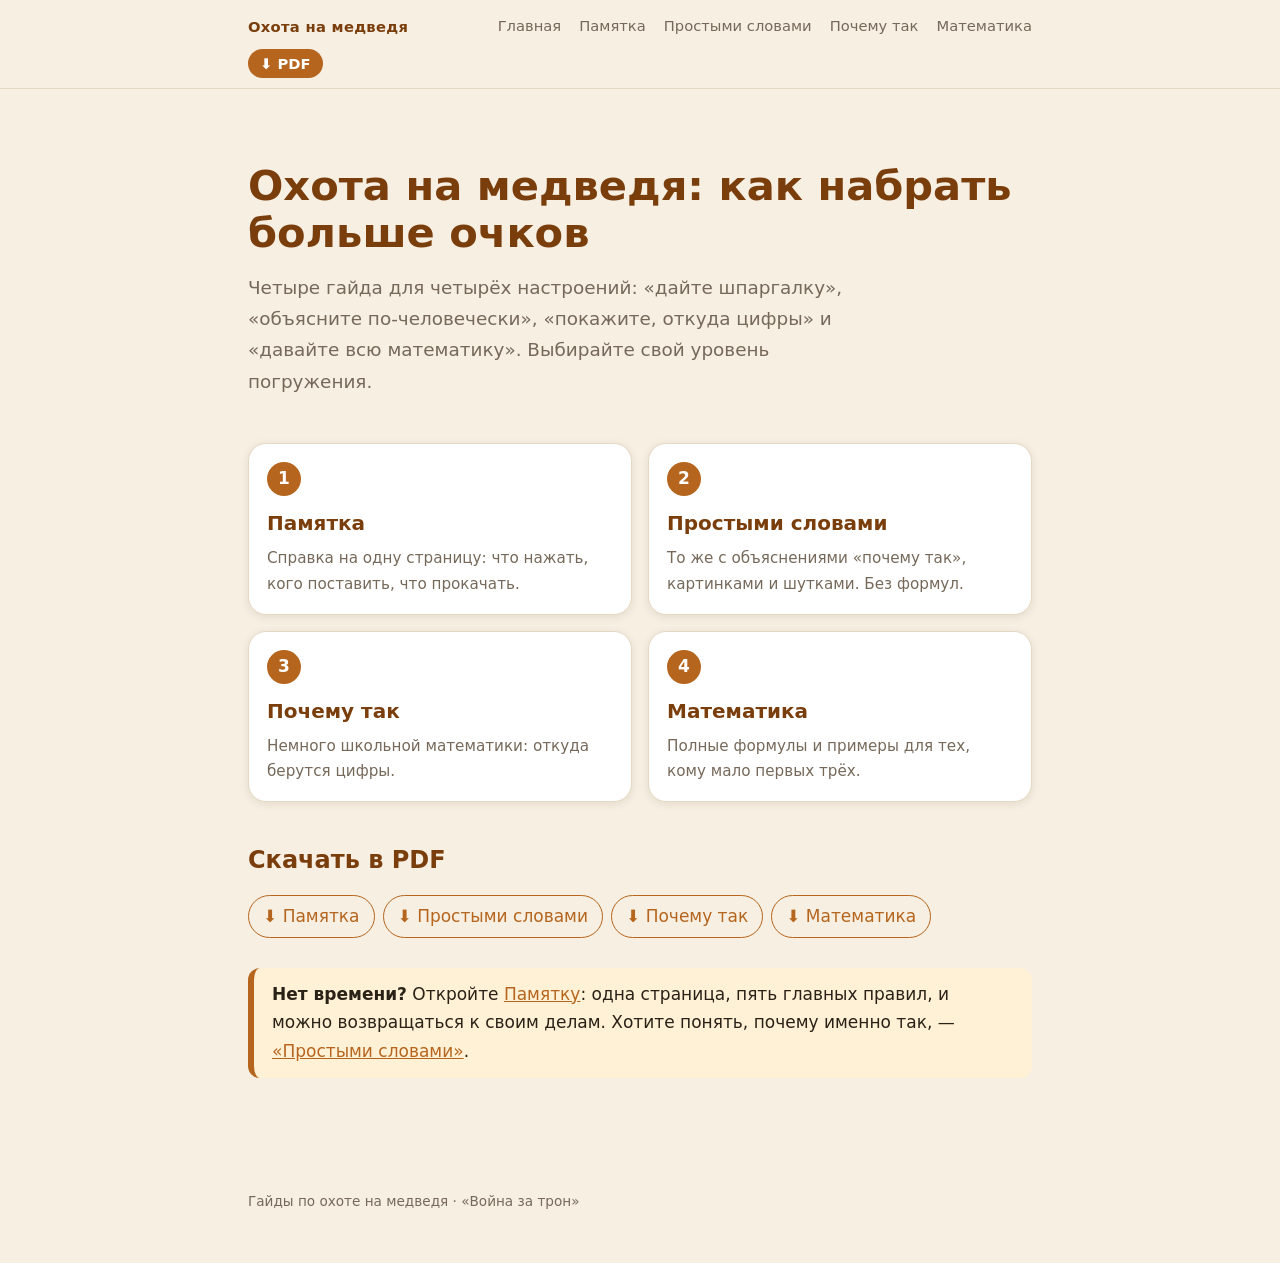
==== guides/index.html @ b633518a "Памятка как карта на одной странице (капитан и джойнер), скачивание в папке download с понятными име" ====
<!doctype html>
<html lang="ru"><head><meta charset="utf-8"><meta name="viewport" content="width=device-width,initial-scale=1"><title>Охота на медведя: гайды</title><meta name="description" content="Гайды по охоте на медведя в игре «Война за трон»"><style>
:root{--bg:#f6efe2;--bg2:#fbf7ef;--fg:#2a2117;--muted:#76695a;--accent:#b5651d;--accent2:#7a3e0c;--card:#ffffff;--line:#e5d8c2;--quote:#fff1d6;--code:#f1e6d2;--shadow:0 2px 8px rgba(80,50,10,.10)}
@media (prefers-color-scheme:dark){:root{--bg:#17130d;--bg2:#1d1913;--fg:#efe6d6;--muted:#b6aa95;--accent:#e6a65c;--accent2:#f2c48a;--card:#241f17;--line:#3a3226;--quote:#2d2517;--code:#332b1d;--shadow:0 2px 8px rgba(0,0,0,.45)}}
*{box-sizing:border-box}
html,body{overscroll-behavior:none}
html{scroll-padding-top:70px;background:var(--bg)}
body{margin:0;background:var(--bg);color:var(--fg);font:17px/1.7 "Segoe UI",system-ui,-apple-system,Roboto,Arial,sans-serif}
header.nav{position:sticky;top:0;z-index:10;background:var(--bg);border-bottom:1px solid var(--line)}
header.nav div{max-width:820px;margin:0 auto;padding:10px 18px;display:flex;flex-wrap:wrap;gap:6px 18px;align-items:center;font-size:.92rem}
header.nav b{color:var(--accent2);letter-spacing:.02em;margin-right:auto}
header.nav a{color:var(--muted);text-decoration:none;padding:3px 0;border-bottom:2px solid transparent}
header.nav a:hover{color:var(--accent);border-color:var(--accent)}
header.nav a.cur{color:var(--accent2);border-color:var(--accent);font-weight:600}
header.nav a.pdf{background:var(--accent);color:#fff;border-radius:99px;padding:2px 12px;border-bottom:0;font-weight:600}
header.nav a.pdf:hover{opacity:.85;color:#fff}
.pdfs{margin:26px 0}
.pdfs h2{border:0;margin:0 0 .4em}
.pdfs a{display:inline-block;margin:4px 8px 4px 0;padding:6px 14px;border:1px solid var(--accent);border-radius:99px;text-decoration:none}
header.nav span.soon{color:var(--muted);opacity:.55}
main{max-width:820px;margin:0 auto;padding:26px 18px 90px}
h1{font-size:2.15rem;line-height:1.15;margin:.3em 0 .35em;color:var(--accent2)}
h2{font-size:1.5rem;margin:2.2em 0 .5em;padding-top:.5em;border-top:3px solid var(--line);color:var(--accent2)}
h3{font-size:1.2rem;margin:1.6em 0 .4em;color:var(--accent)}
h4{font-size:1.05rem;margin:1.3em 0 .3em}
h2 a.anchor,h3 a.anchor{color:inherit;text-decoration:none;opacity:0;margin-left:.3em}
h2:hover a.anchor,h3:hover a.anchor{opacity:.5}
p,li{margin:.55em 0}
ul,ol{padding-left:1.4em}
em{color:var(--muted)}
img{cursor:zoom-in;max-width:100%;height:auto;border-radius:14px;border:1px solid var(--line);display:block;margin:1.1em auto;box-shadow:var(--shadow);background:var(--card)}
blockquote{margin:1.3em 0;padding:.7em 1.1em;background:var(--quote);border-left:6px solid var(--accent);border-radius:10px}
blockquote p{margin:.45em 0}
table{border-collapse:separate;border-spacing:0;width:100%;margin:0;background:transparent;font-size:.96rem}
th,td{border:0;border-right:1px solid var(--line);border-bottom:1px solid var(--line);padding:.55em .75em;text-align:left;vertical-align:top}
th{background:var(--code);color:var(--accent2)}
tr>*:last-child{border-right:0}
tbody tr:last-child>*{border-bottom:0}
tbody tr:nth-child(even){background:color-mix(in srgb,var(--code) 35%,transparent)}
code{background:var(--code);padding:.1em .35em;border-radius:5px}
a{color:var(--accent)}
details.toc{margin:1.2em 0;background:var(--card);border:1px solid var(--line);border-radius:12px;padding:.4em 1em;box-shadow:var(--shadow)}
details.toc summary{cursor:pointer;font-weight:600;color:var(--accent2);padding:.3em 0}
details.toc ol{margin:.3em 0 .6em;columns:1}
@media(min-width:760px){details.toc ol{columns:2;column-gap:2em}}
details.toc li{margin:.25em 0;break-inside:avoid}
footer{max-width:820px;margin:0 auto;padding:0 18px 50px;color:var(--muted);font-size:.85rem}
/* главная */
.hero{padding:34px 0 10px}
.hero h1{font-size:2.6rem}
.hero p{font-size:1.15rem;color:var(--muted);max-width:640px}
.cards{display:grid;grid-template-columns:repeat(auto-fit,minmax(300px,1fr));gap:16px;margin:26px 0}
.card{display:block;text-decoration:none;color:var(--fg);background:var(--card);border:1px solid var(--line);border-radius:18px;padding:18px 18px 16px;box-shadow:var(--shadow);transition:transform .15s,border-color .15s}
.card:hover{transform:translateY(-3px);border-color:var(--accent)}
.card .n{display:inline-flex;width:34px;height:34px;border-radius:50%;background:var(--accent);color:#fff;align-items:center;justify-content:center;font-weight:700;margin-bottom:8px}
.card h3{margin:.1em 0 .3em;color:var(--accent2);font-size:1.25rem}
.card p{margin:0;color:var(--muted);font-size:.95rem}
.card.soon{opacity:.55;pointer-events:none;border-style:dashed}
.card .tag{float:right;font-size:.75rem;background:var(--code);color:var(--muted);border-radius:99px;padding:2px 10px}
.tips{background:var(--quote);border-left:6px solid var(--accent);border-radius:12px;padding:12px 18px;margin:22px 0}
p.fm>code{display:block;padding:.55em 1em;margin:.3em 0;overflow-x:auto;border-left:4px solid var(--accent);border-radius:8px}
.tw{overflow-x:auto;margin:1.2em 0;border:1px solid var(--line);border-radius:12px;background:var(--card);box-shadow:var(--shadow)}
table code{white-space:nowrap}
.spoiler{cursor:pointer;display:inline}
.spoiler>span{filter:blur(7px);background:color-mix(in srgb,var(--accent) 30%,transparent);border-radius:6px;padding:0 .2em;transition:filter .25s;user-select:none}
.spoiler.open>span{filter:none;background:none;user-select:text}
#pop{position:fixed;inset:0;z-index:50;display:none;background:rgba(20,12,4,.55);backdrop-filter:blur(2px);align-items:center;justify-content:center;padding:14px}
#pop.on{display:flex}
#pop .box{background:var(--bg2);color:var(--fg);max-width:780px;width:100%;max-height:88vh;overflow:auto;border-radius:18px;border:1px solid var(--line);box-shadow:0 20px 60px rgba(0,0,0,.45);padding:0 22px 22px}
#pop .bar{position:sticky;top:0;background:var(--bg2);display:flex;gap:12px;align-items:center;justify-content:space-between;margin:0 -22px;padding:12px 22px 8px;border-bottom:1px solid var(--line);z-index:1}
#pop .bar a{font-size:.9rem}
#pop .bar button{font:inherit;border:0;background:var(--accent);color:#fff;border-radius:99px;padding:4px 14px;cursor:pointer}
#pop h2,#pop h3,#pop h4{margin-top:1em;border:0;padding-top:0}
@media print{body{background:#fff;color:#000}img,table{box-shadow:none}header.nav{display:none}}
</style></head><body><header class="nav"><div><b>Охота на медведя</b><a href="#">Главная</a><a href="01-pamyatka/index.html">Памятка</a><a href="02-prostymi-slovami/index.html">Простыми словами</a><a href="03-pochemu-tak/index.html">Почему так</a><a href="04-matematika/index.html">Математика</a><a class="pdf" href="#pdf">⬇ PDF</a></div></header><main><div class="hero"><h1>Охота на медведя: как набрать больше очков</h1><p>Четыре гайда для четырёх настроений: «дайте шпаргалку», «объясните по-человечески», «покажите, откуда цифры» и «давайте всю математику». Выбирайте свой уровень погружения.</p></div><div class="cards"><a class="card" href="01-pamyatka/index.html"><span class="n">1</span><h3>Памятка</h3><p>Справка на одну страницу: что нажать, кого поставить, что прокачать.</p></a><a class="card" href="02-prostymi-slovami/index.html"><span class="n">2</span><h3>Простыми словами</h3><p>То же с объяснениями «почему так», картинками и шутками. Без формул.</p></a><a class="card" href="03-pochemu-tak/index.html"><span class="n">3</span><h3>Почему так</h3><p>Немного школьной математики: откуда берутся цифры.</p></a><a class="card" href="04-matematika/index.html"><span class="n">4</span><h3>Математика</h3><p>Полные формулы и примеры для тех, кому мало первых трёх.</p></a></div><div class="pdfs" id="pdf"><h2>Скачать в PDF</h2><a href="download/Медведь_01_Памятка.pdf" download="Медведь_01_Памятка.pdf">⬇ Памятка</a><a href="download/Медведь_02_Простыми_словами.pdf" download="Медведь_02_Простыми_словами.pdf">⬇ Простыми словами</a><a href="download/Медведь_03_Почему_так.pdf" download="Медведь_03_Почему_так.pdf">⬇ Почему так</a><a href="download/Медведь_04_Математика.pdf" download="Медведь_04_Математика.pdf">⬇ Математика</a></div><div class="tips"><b>Нет времени?</b> Откройте <a href="01-pamyatka/index.html">Памятку</a>: одна страница, пять главных правил, и можно возвращаться к своим делам. Хотите понять, почему именно так, — <a href="02-prostymi-slovami/index.html">«Простыми словами»</a>.</div></main><footer>Гайды по охоте на медведя · «Война за трон»</footer><div id="pop"><div class="box"><div class="bar"><a id="popgo" href="#">Открыть в гайде</a><button id="popx" type="button">Закрыть ×</button></div><div id="popc"></div></div></div>
<script>
(function(){
var cache={},pop=document.getElementById('pop'),pc=document.getElementById('popc'),go=document.getElementById('popgo');
function load(u){return cache[u]||(cache[u]=fetch(u,{cache:'force-cache'}).then(function(r){if(!r.ok)throw 0;return r.text()}).then(function(t){return new DOMParser().parseFromString(t,'text/html')}))}
function lvl(e){return +e.tagName[1]}
function show(href){
  var i=href.indexOf('#'),page=href.slice(0,i),id=decodeURIComponent(href.slice(i+1));
  return load(page).then(function(doc){
    var h=doc.getElementById(id);if(!h)throw 0;var L=lvl(h),box=document.createElement('div'),e=h;
    box.appendChild(document.importNode(h,true));e=h.nextElementSibling;
    while(e&&!(/^H[1-4]$/.test(e.tagName)&&lvl(e)<=L)){box.appendChild(document.importNode(e,true));e=e.nextElementSibling}
    box.querySelectorAll('a.anchor').forEach(function(x){x.remove()});
    box.querySelectorAll('img').forEach(function(im){im.src=new URL(im.getAttribute('src'),page).href});
    box.querySelectorAll('a[data-pop]').forEach(function(x){x.removeAttribute('data-pop')});
    pc.innerHTML='';pc.appendChild(box);go.href=href;pop.classList.add('on');pop.querySelector('.box').scrollTop=0;
  });
}
document.addEventListener('click',function(ev){
  var a=ev.target.closest('a[data-pop]');
  if(a){ev.preventDefault();var href=new URL(a.getAttribute('href'),location.href).href;show(href).catch(function(){location.href=href});return}
  var im=ev.target.closest('main img,#popc img');if(im){window.open(im.src,'_blank');return}
  var sp=ev.target.closest('.spoiler');if(sp){sp.classList.toggle('open');return}
  if(ev.target===pop||ev.target.id==='popx')pop.classList.remove('on');
});
document.addEventListener('keydown',function(ev){if(ev.key==='Escape')pop.classList.remove('on');if((ev.key==='Enter'||ev.key===' ')&&ev.target.classList&&ev.target.classList.contains('spoiler')){ev.preventDefault();ev.target.classList.toggle('open')}});
})();
</script></body></html>
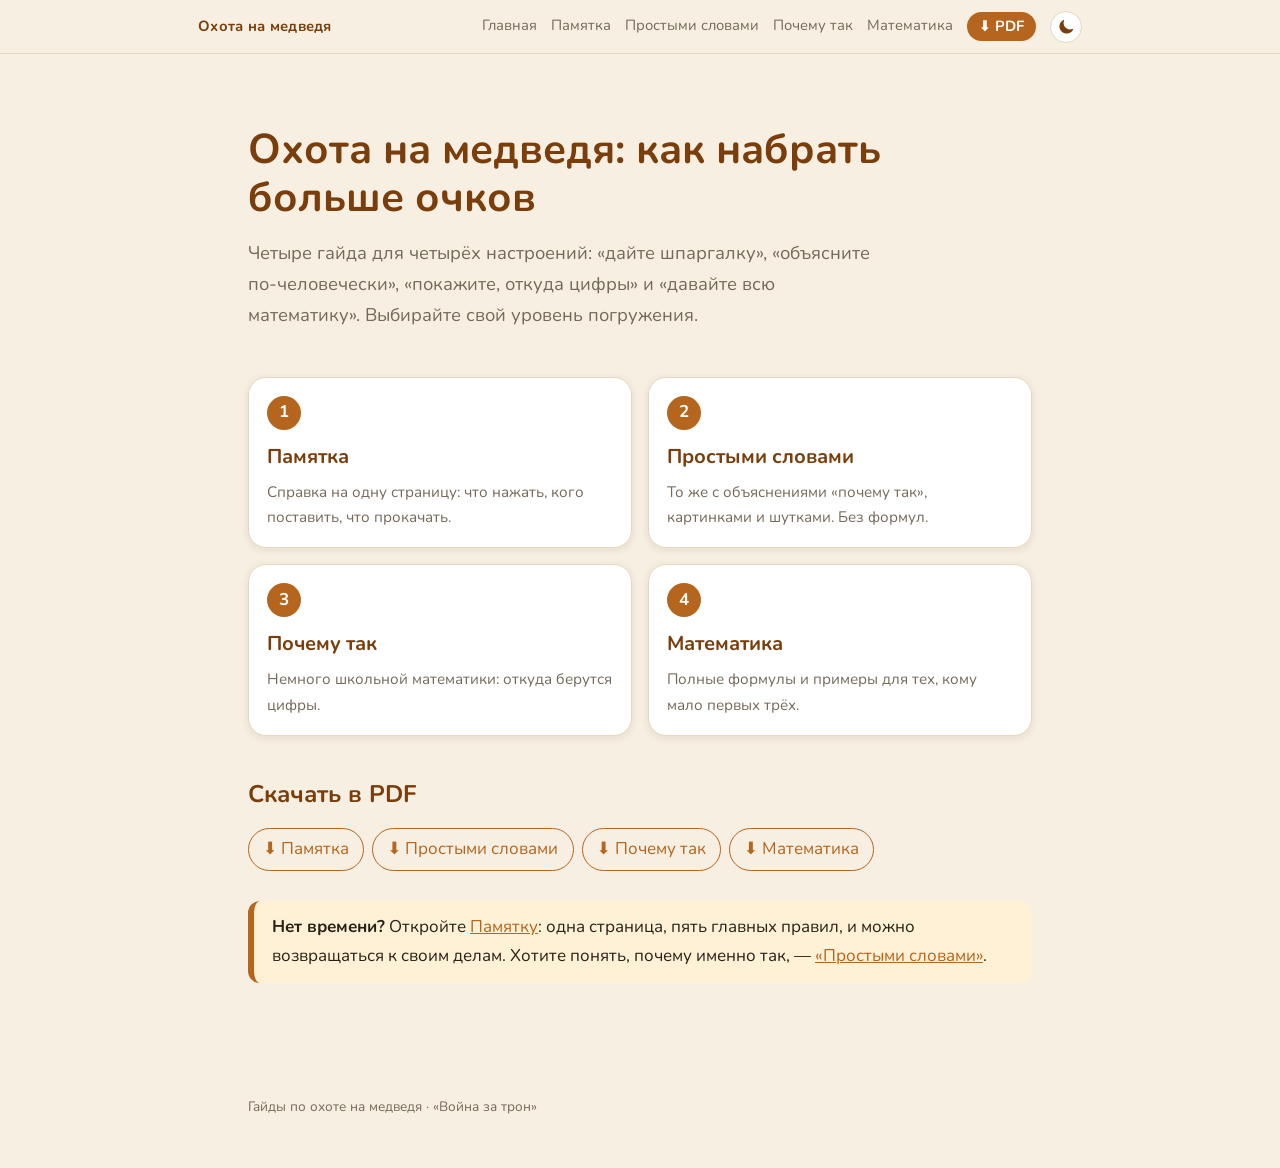
==== commit 308b0173: "Гайды: новая памятка с меню, переключатель темы, шрифт Nunito - Памятка 01 переделана (капитан, учас" ====
--- a/guides/index.html
+++ b/guides/index.html
@@ -1,19 +1,24 @@
 <!doctype html>
-<html lang="ru"><head><meta charset="utf-8"><meta name="viewport" content="width=device-width,initial-scale=1"><title>Охота на медведя: гайды</title><meta name="description" content="Гайды по охоте на медведя в игре «Война за трон»"><style>
-:root{--bg:#f6efe2;--bg2:#fbf7ef;--fg:#2a2117;--muted:#76695a;--accent:#b5651d;--accent2:#7a3e0c;--card:#ffffff;--line:#e5d8c2;--quote:#fff1d6;--code:#f1e6d2;--shadow:0 2px 8px rgba(80,50,10,.10)}
-@media (prefers-color-scheme:dark){:root{--bg:#17130d;--bg2:#1d1913;--fg:#efe6d6;--muted:#b6aa95;--accent:#e6a65c;--accent2:#f2c48a;--card:#241f17;--line:#3a3226;--quote:#2d2517;--code:#332b1d;--shadow:0 2px 8px rgba(0,0,0,.45)}}
+<html lang="ru"><head><meta charset="utf-8"><meta name="viewport" content="width=device-width,initial-scale=1"><title>Охота на медведя: гайды</title><meta name="description" content="Гайды по охоте на медведя в игре «Война за трон»"><script>(function(){var t=null;try{t=localStorage.getItem('bear-theme')}catch(e){}if(t!=='light'&&t!=='dark'){t=window.matchMedia&&matchMedia('(prefers-color-scheme: dark)').matches?'dark':'light';try{localStorage.setItem('bear-theme',t)}catch(e){}}document.documentElement.setAttribute('data-theme',t)})()</script><style>@font-face{font-family:"Nunito";font-weight:400;font-style:normal;font-display:swap;src:url(fonts/nunito-cyrillic-400.woff2) format("woff2");unicode-range:U+0301,U+0400-045F,U+0490-0491,U+04B0-04B1,U+2116}@font-face{font-family:"Nunito";font-weight:400;font-style:normal;font-display:swap;src:url(fonts/nunito-latin-400.woff2) format("woff2");unicode-range:U+0000-00FF,U+0131,U+0152-0153,U+02BB-02BC,U+02C6,U+02DA,U+02DC,U+2000-206F,U+2074,U+20AC,U+2122,U+2191,U+2193,U+2212,U+2215,U+FEFF,U+FFFD}@font-face{font-family:"Nunito";font-weight:700;font-style:normal;font-display:swap;src:url(fonts/nunito-cyrillic-700.woff2) format("woff2");unicode-range:U+0301,U+0400-045F,U+0490-0491,U+04B0-04B1,U+2116}@font-face{font-family:"Nunito";font-weight:700;font-style:normal;font-display:swap;src:url(fonts/nunito-latin-700.woff2) format("woff2");unicode-range:U+0000-00FF,U+0131,U+0152-0153,U+02BB-02BC,U+02C6,U+02DA,U+02DC,U+2000-206F,U+2074,U+20AC,U+2122,U+2191,U+2193,U+2212,U+2215,U+FEFF,U+FFFD}@font-face{font-family:"Nunito";font-weight:900;font-style:normal;font-display:swap;src:url(fonts/nunito-cyrillic-900.woff2) format("woff2");unicode-range:U+0301,U+0400-045F,U+0490-0491,U+04B0-04B1,U+2116}@font-face{font-family:"Nunito";font-weight:900;font-style:normal;font-display:swap;src:url(fonts/nunito-latin-900.woff2) format("woff2");unicode-range:U+0000-00FF,U+0131,U+0152-0153,U+02BB-02BC,U+02C6,U+02DA,U+02DC,U+2000-206F,U+2074,U+20AC,U+2122,U+2191,U+2193,U+2212,U+2215,U+FEFF,U+FFFD}:root{--bg:#f6efe2;--bg2:#fbf7ef;--fg:#2a2117;--muted:#76695a;--accent:#b5651d;--accent2:#7a3e0c;--card:#ffffff;--line:#e5d8c2;--quote:#fff1d6;--code:#f1e6d2;--shadow:0 2px 8px rgba(80,50,10,.10)}
+@media (prefers-color-scheme:dark){:root:not([data-theme=light]){--bg:#17130d;--bg2:#1d1913;--fg:#efe6d6;--muted:#b6aa95;--accent:#e6a65c;--accent2:#f2c48a;--card:#241f17;--line:#3a3226;--quote:#2d2517;--code:#332b1d;--shadow:0 2px 8px rgba(0,0,0,.45)}}
+:root[data-theme=dark]{--bg:#17130d;--bg2:#1d1913;--fg:#efe6d6;--muted:#b6aa95;--accent:#e6a65c;--accent2:#f2c48a;--card:#241f17;--line:#3a3226;--quote:#2d2517;--code:#332b1d;--shadow:0 2px 8px rgba(0,0,0,.45)}
+:root{color-scheme:light}:root[data-theme=dark]{color-scheme:dark}@media (prefers-color-scheme:dark){:root:not([data-theme=light]){color-scheme:dark}}
+
 *{box-sizing:border-box}
 html,body{overscroll-behavior:none}
 html{scroll-padding-top:70px;background:var(--bg)}
-body{margin:0;background:var(--bg);color:var(--fg);font:17px/1.7 "Segoe UI",system-ui,-apple-system,Roboto,Arial,sans-serif}
+body{margin:0;background:var(--bg);color:var(--fg);font:17px/1.7 "Nunito","Segoe UI",system-ui,-apple-system,Roboto,Arial,sans-serif}
 header.nav{position:sticky;top:0;z-index:10;background:var(--bg);border-bottom:1px solid var(--line)}
-header.nav div{max-width:820px;margin:0 auto;padding:10px 18px;display:flex;flex-wrap:wrap;gap:6px 18px;align-items:center;font-size:.92rem}
+header.nav div{max-width:920px;margin:0 auto;padding:10px 18px;display:flex;flex-wrap:wrap;gap:6px 14px;align-items:center;font-size:.92rem}
 header.nav b{color:var(--accent2);letter-spacing:.02em;margin-right:auto}
 header.nav a{color:var(--muted);text-decoration:none;padding:3px 0;border-bottom:2px solid transparent}
 header.nav a:hover{color:var(--accent);border-color:var(--accent)}
 header.nav a.cur{color:var(--accent2);border-color:var(--accent);font-weight:600}
 header.nav a.pdf{background:var(--accent);color:#fff;border-radius:99px;padding:2px 12px;border-bottom:0;font-weight:600}
 header.nav a.pdf:hover{opacity:.85;color:#fff}
+header.nav .tg{display:inline-grid;place-items:center;width:32px;height:32px;padding:0;border:1px solid var(--line);background:var(--card);color:var(--accent2);border-radius:50%;cursor:pointer}
+header.nav .tg svg{width:18px;height:18px;display:block}
+header.nav .tg:hover{border-color:var(--accent);color:var(--accent)}
 .pdfs{margin:26px 0}
 .pdfs h2{border:0;margin:0 0 .4em}
 .pdfs a{display:inline-block;margin:4px 8px 4px 0;padding:6px 14px;border:1px solid var(--accent);border-radius:99px;text-decoration:none}
@@ -72,7 +77,7 @@
 #pop .bar button{font:inherit;border:0;background:var(--accent);color:#fff;border-radius:99px;padding:4px 14px;cursor:pointer}
 #pop h2,#pop h3,#pop h4{margin-top:1em;border:0;padding-top:0}
 @media print{body{background:#fff;color:#000}img,table{box-shadow:none}header.nav{display:none}}
-</style></head><body><header class="nav"><div><b>Охота на медведя</b><a href="#">Главная</a><a href="01-pamyatka/index.html">Памятка</a><a href="02-prostymi-slovami/index.html">Простыми словами</a><a href="03-pochemu-tak/index.html">Почему так</a><a href="04-matematika/index.html">Математика</a><a class="pdf" href="#pdf">⬇ PDF</a></div></header><main><div class="hero"><h1>Охота на медведя: как набрать больше очков</h1><p>Четыре гайда для четырёх настроений: «дайте шпаргалку», «объясните по-человечески», «покажите, откуда цифры» и «давайте всю математику». Выбирайте свой уровень погружения.</p></div><div class="cards"><a class="card" href="01-pamyatka/index.html"><span class="n">1</span><h3>Памятка</h3><p>Справка на одну страницу: что нажать, кого поставить, что прокачать.</p></a><a class="card" href="02-prostymi-slovami/index.html"><span class="n">2</span><h3>Простыми словами</h3><p>То же с объяснениями «почему так», картинками и шутками. Без формул.</p></a><a class="card" href="03-pochemu-tak/index.html"><span class="n">3</span><h3>Почему так</h3><p>Немного школьной математики: откуда берутся цифры.</p></a><a class="card" href="04-matematika/index.html"><span class="n">4</span><h3>Математика</h3><p>Полные формулы и примеры для тех, кому мало первых трёх.</p></a></div><div class="pdfs" id="pdf"><h2>Скачать в PDF</h2><a href="download/Медведь_01_Памятка.pdf" download="Медведь_01_Памятка.pdf">⬇ Памятка</a><a href="download/Медведь_02_Простыми_словами.pdf" download="Медведь_02_Простыми_словами.pdf">⬇ Простыми словами</a><a href="download/Медведь_03_Почему_так.pdf" download="Медведь_03_Почему_так.pdf">⬇ Почему так</a><a href="download/Медведь_04_Математика.pdf" download="Медведь_04_Математика.pdf">⬇ Математика</a></div><div class="tips"><b>Нет времени?</b> Откройте <a href="01-pamyatka/index.html">Памятку</a>: одна страница, пять главных правил, и можно возвращаться к своим делам. Хотите понять, почему именно так, — <a href="02-prostymi-slovami/index.html">«Простыми словами»</a>.</div></main><footer>Гайды по охоте на медведя · «Война за трон»</footer><div id="pop"><div class="box"><div class="bar"><a id="popgo" href="#">Открыть в гайде</a><button id="popx" type="button">Закрыть ×</button></div><div id="popc"></div></div></div>
+</style></head><body><header class="nav"><div><b>Охота на медведя</b><a href="#">Главная</a><a href="01-pamyatka/index.html">Памятка</a><a href="02-prostymi-slovami/index.html">Простыми словами</a><a href="03-pochemu-tak/index.html">Почему так</a><a href="04-matematika/index.html">Математика</a><a class="pdf" href="#pdf">⬇ PDF</a><button class="tg" id="tg" type="button" aria-label="Сменить тему"></button></div></header><main><div class="hero"><h1>Охота на медведя: как набрать больше очков</h1><p>Четыре гайда для четырёх настроений: «дайте шпаргалку», «объясните по-человечески», «покажите, откуда цифры» и «давайте всю математику». Выбирайте свой уровень погружения.</p></div><div class="cards"><a class="card" href="01-pamyatka/index.html"><span class="n">1</span><h3>Памятка</h3><p>Справка на одну страницу: что нажать, кого поставить, что прокачать.</p></a><a class="card" href="02-prostymi-slovami/index.html"><span class="n">2</span><h3>Простыми словами</h3><p>То же с объяснениями «почему так», картинками и шутками. Без формул.</p></a><a class="card" href="03-pochemu-tak/index.html"><span class="n">3</span><h3>Почему так</h3><p>Немного школьной математики: откуда берутся цифры.</p></a><a class="card" href="04-matematika/index.html"><span class="n">4</span><h3>Математика</h3><p>Полные формулы и примеры для тех, кому мало первых трёх.</p></a></div><div class="pdfs" id="pdf"><h2>Скачать в PDF</h2><a href="download/Медведь_01_Памятка.pdf" download="Медведь_01_Памятка.pdf">⬇ Памятка</a><a href="download/Медведь_02_Простыми_словами.pdf" download="Медведь_02_Простыми_словами.pdf">⬇ Простыми словами</a><a href="download/Медведь_03_Почему_так.pdf" download="Медведь_03_Почему_так.pdf">⬇ Почему так</a><a href="download/Медведь_04_Математика.pdf" download="Медведь_04_Математика.pdf">⬇ Математика</a></div><div class="tips"><b>Нет времени?</b> Откройте <a href="01-pamyatka/index.html">Памятку</a>: одна страница, пять главных правил, и можно возвращаться к своим делам. Хотите понять, почему именно так, — <a href="02-prostymi-slovami/index.html">«Простыми словами»</a>.</div></main><footer>Гайды по охоте на медведя · «Война за трон»</footer><div id="pop"><div class="box"><div class="bar"><a id="popgo" href="#">Открыть в гайде</a><button id="popx" type="button">Закрыть ×</button></div><div id="popc"></div></div></div>
 <script>
 (function(){
 var cache={},pop=document.getElementById('pop'),pc=document.getElementById('popc'),go=document.getElementById('popgo');
@@ -99,4 +104,14 @@
 });
 document.addEventListener('keydown',function(ev){if(ev.key==='Escape')pop.classList.remove('on');if((ev.key==='Enter'||ev.key===' ')&&ev.target.classList&&ev.target.classList.contains('spoiler')){ev.preventDefault();ev.target.classList.toggle('open')}});
 })();
+</script><script>
+(function(){
+var tg=document.getElementById('tg');if(!tg)return;
+var SUN='<svg viewBox="0 0 24 24" fill="none" stroke="currentColor" stroke-width="2" stroke-linecap="round"><circle cx="12" cy="12" r="4.2"/><path d="M12 2.5v2.6M12 18.9v2.6M2.5 12h2.6M18.9 12h2.6M5.3 5.3l1.9 1.9M16.8 16.8l1.9 1.9M18.7 5.3l-1.9 1.9M7.2 16.8l-1.9 1.9"/></svg>';
+var MOON='<svg viewBox="0 0 24 24" fill="currentColor"><path d="M20.5 14.6A8.6 8.6 0 0 1 9.4 3.5a.7.7 0 0 0-.9-.9A9.6 9.6 0 1 0 21.4 15.5a.7.7 0 0 0-.9-.9z"/></svg>';
+function cur(){return document.documentElement.getAttribute('data-theme')==='dark'?'dark':'light'}
+function draw(){var d=cur()==='dark';tg.innerHTML=d?SUN:MOON;tg.title=d?'Включить светлую тему':'Включить тёмную тему'}
+tg.addEventListener('click',function(){var n=cur()==='dark'?'light':'dark';document.documentElement.setAttribute('data-theme',n);try{localStorage.setItem('bear-theme',n)}catch(e){}draw()});
+draw();
+})();
 </script></body></html>
